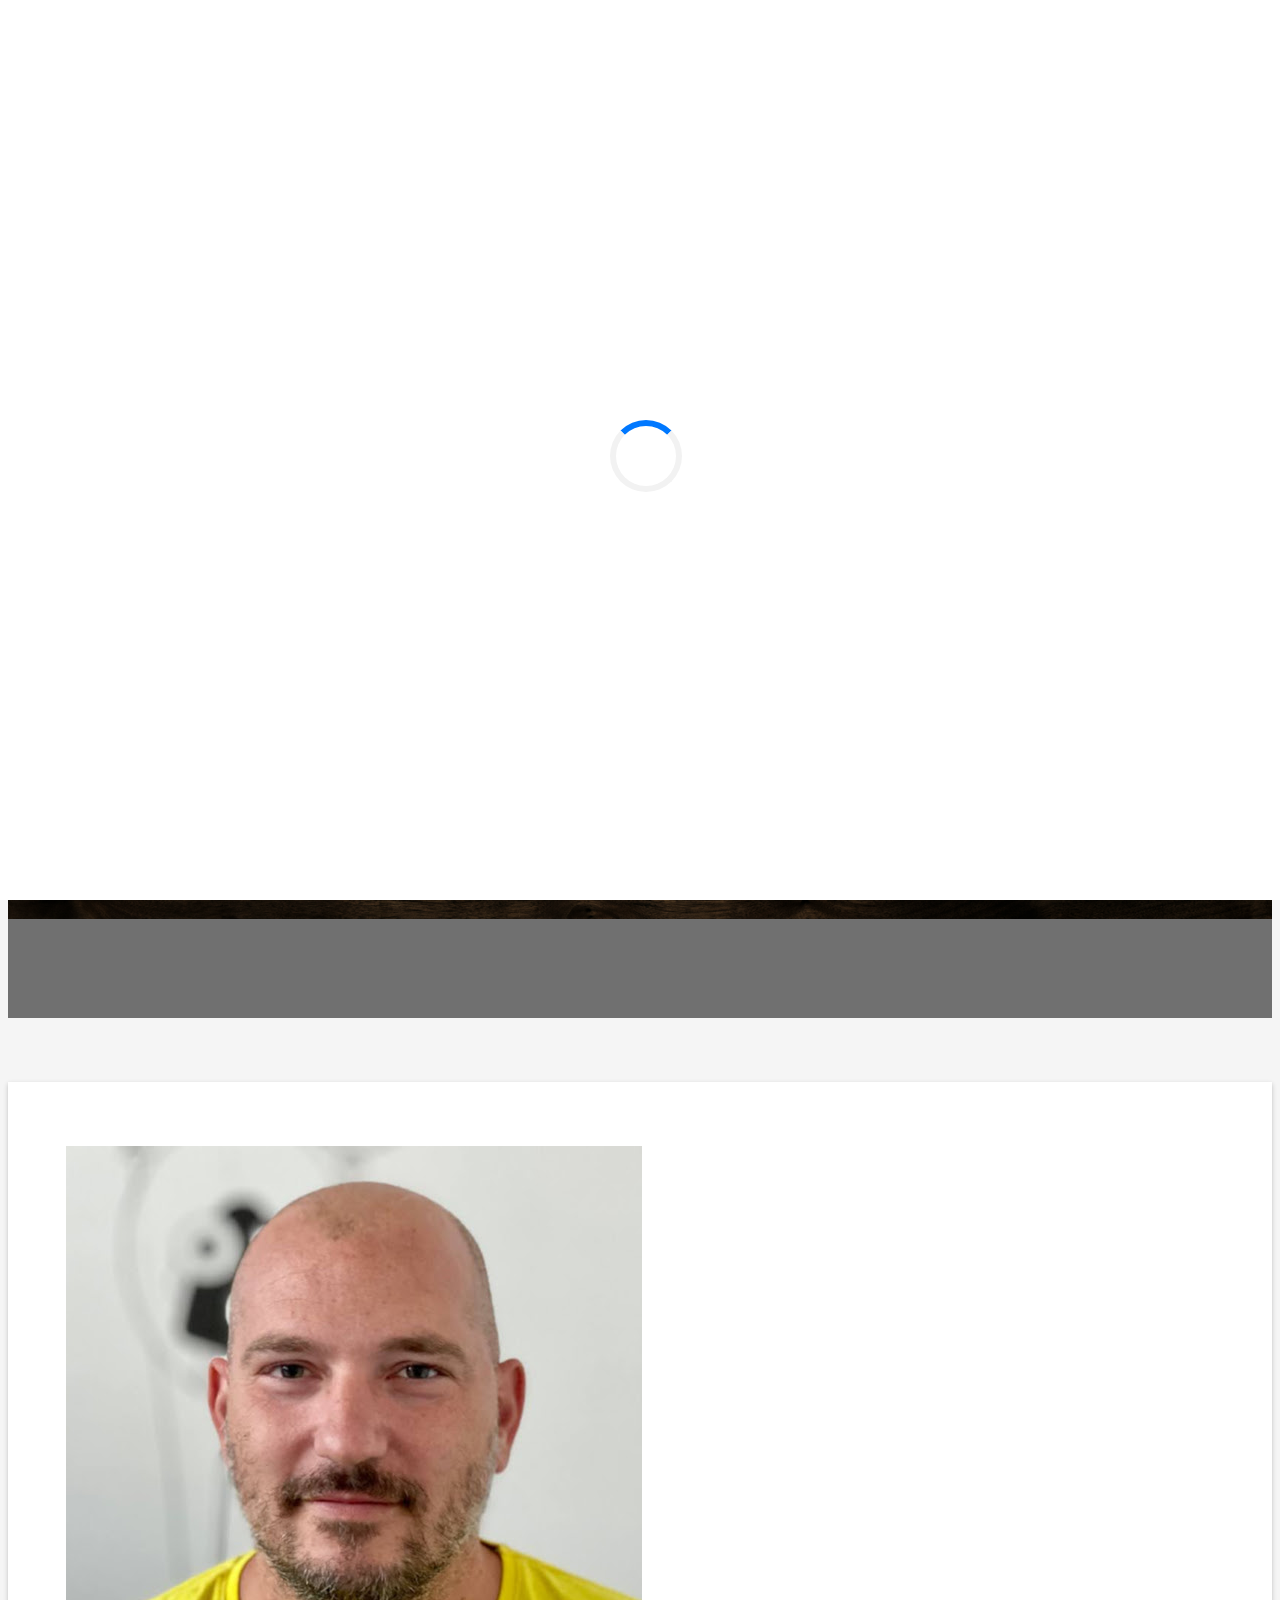
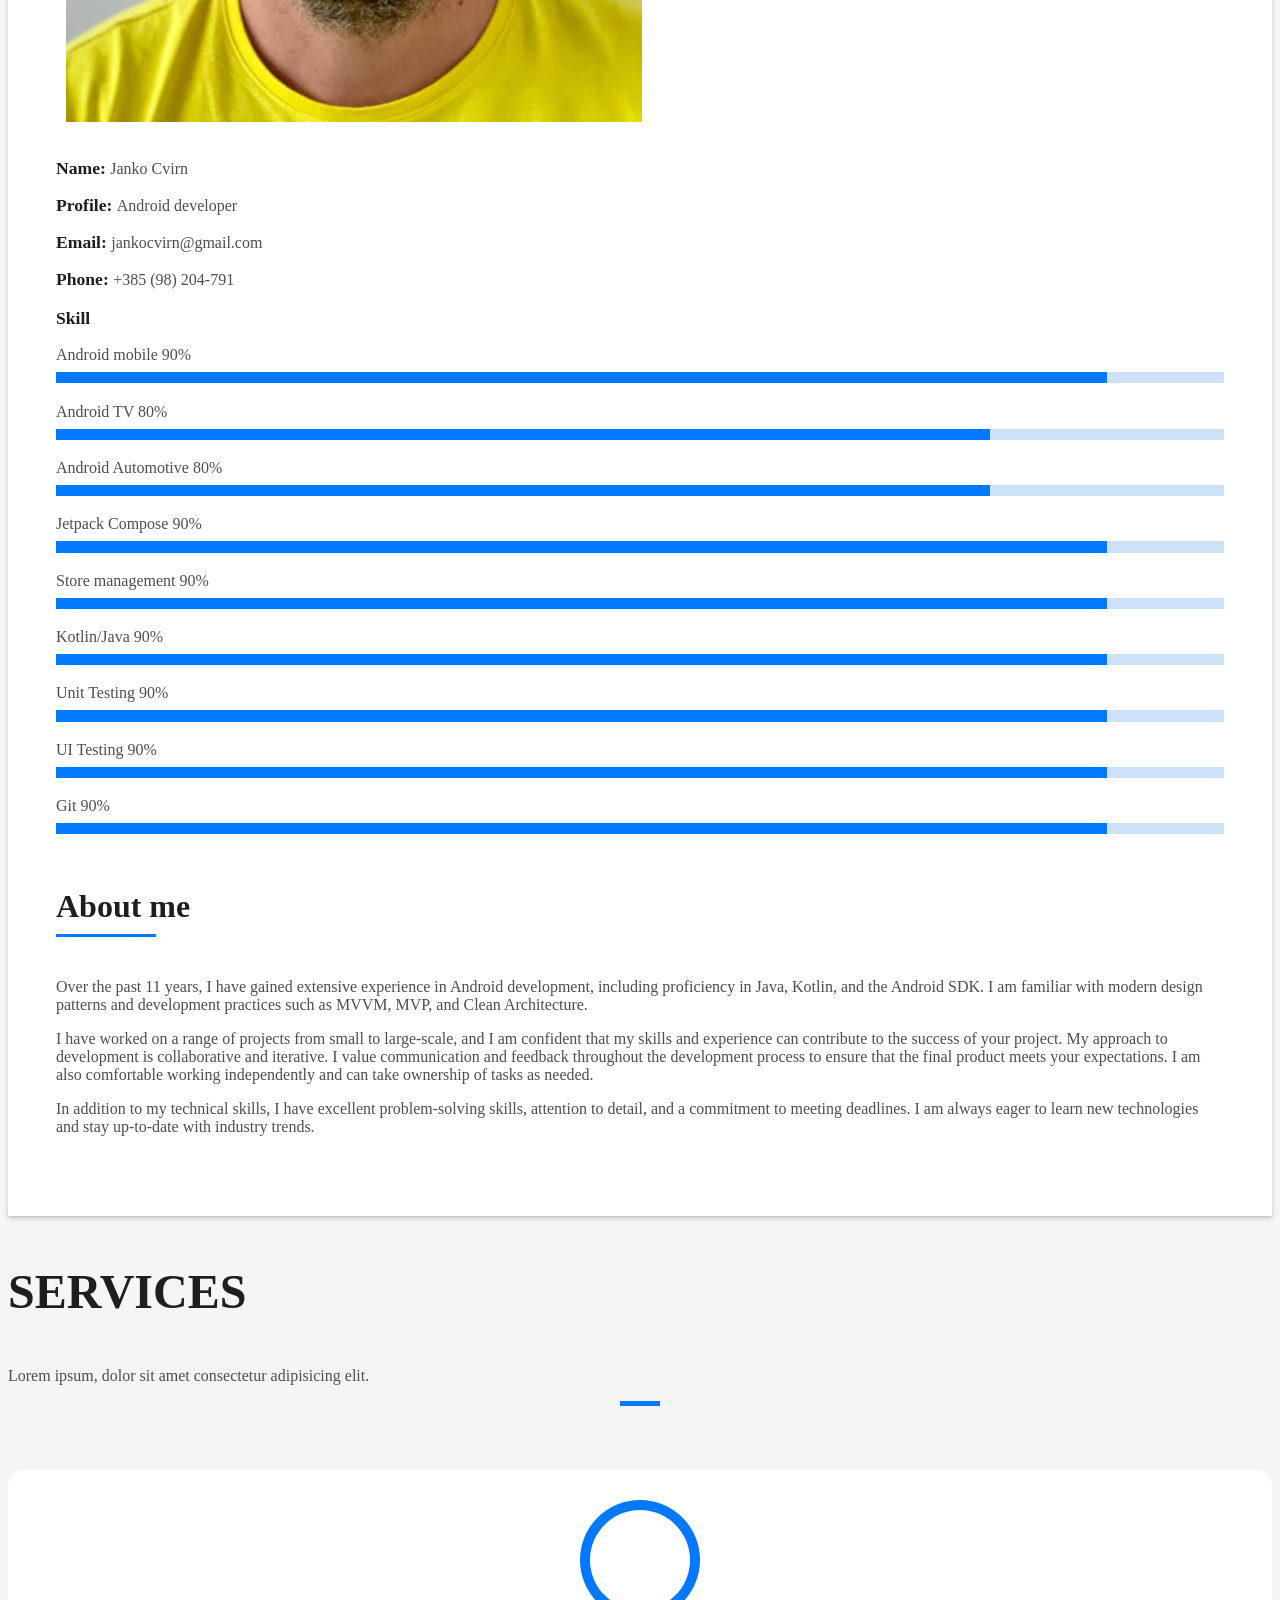
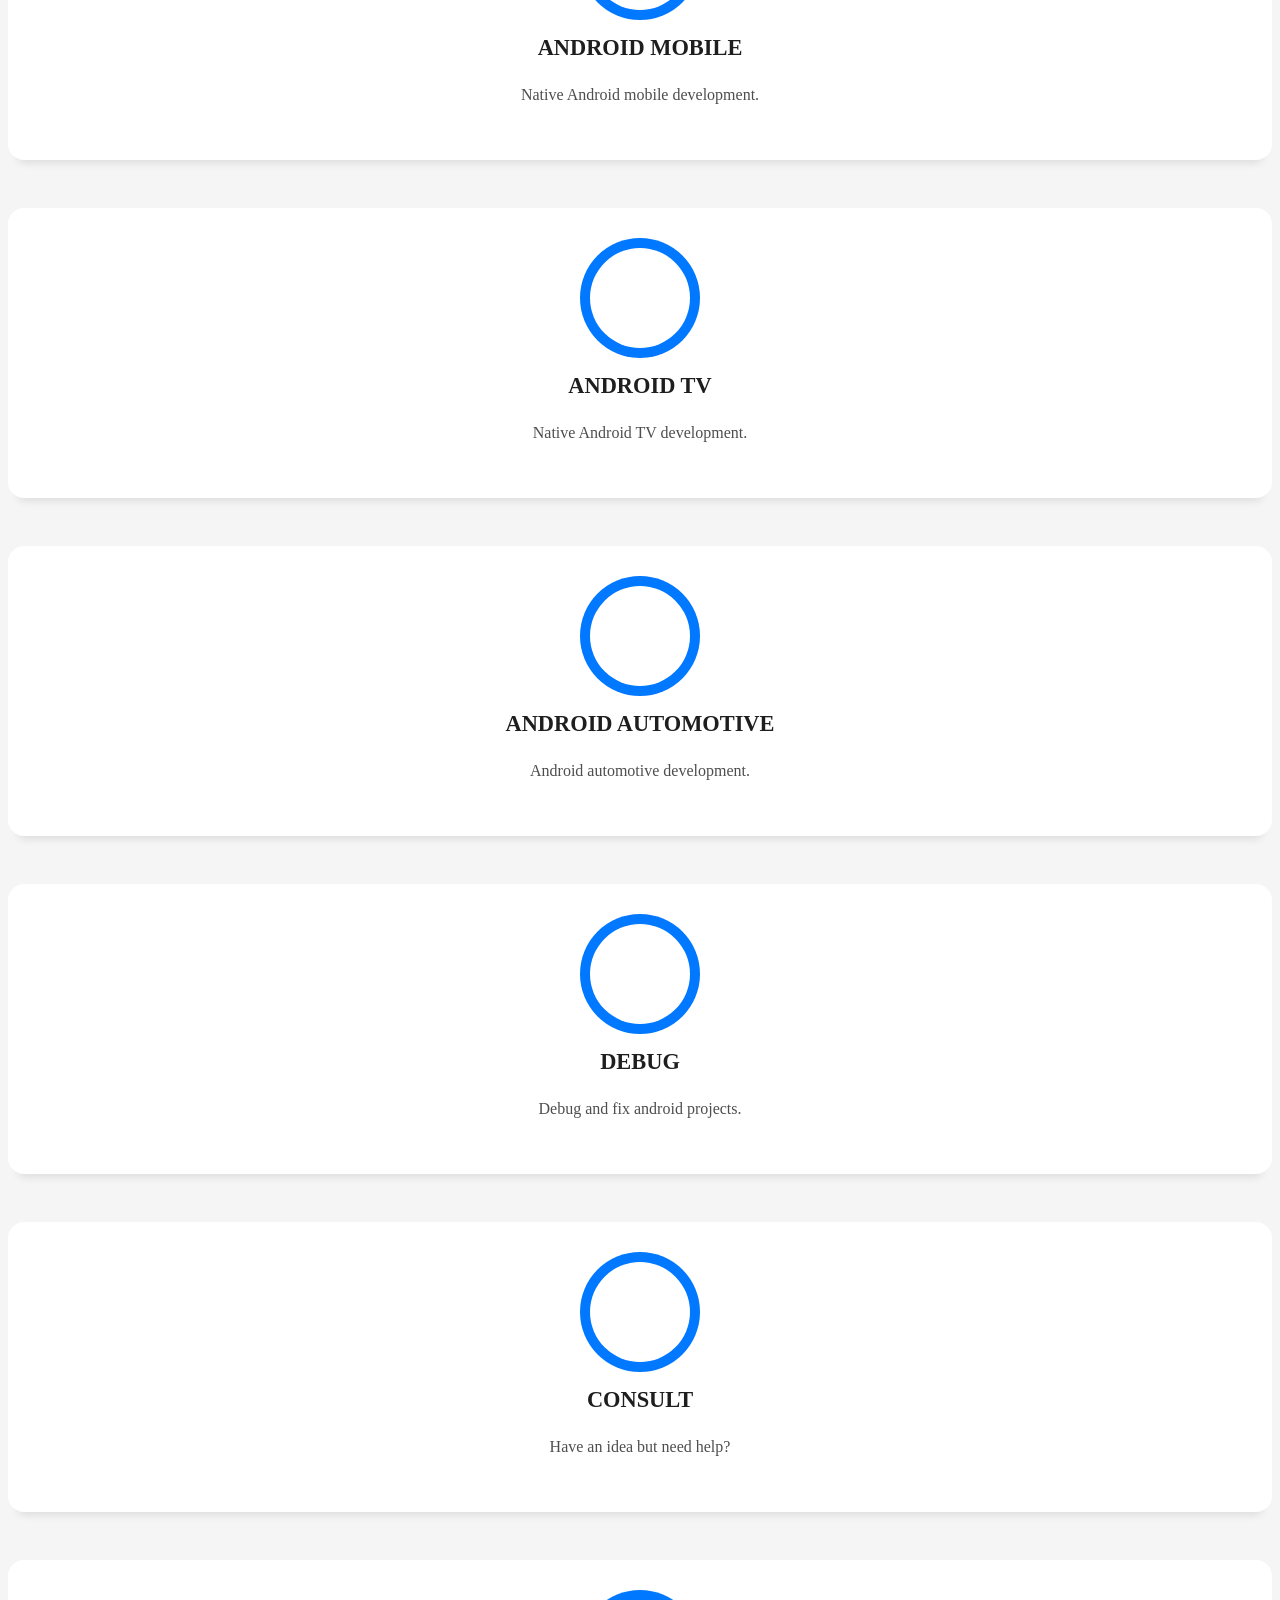
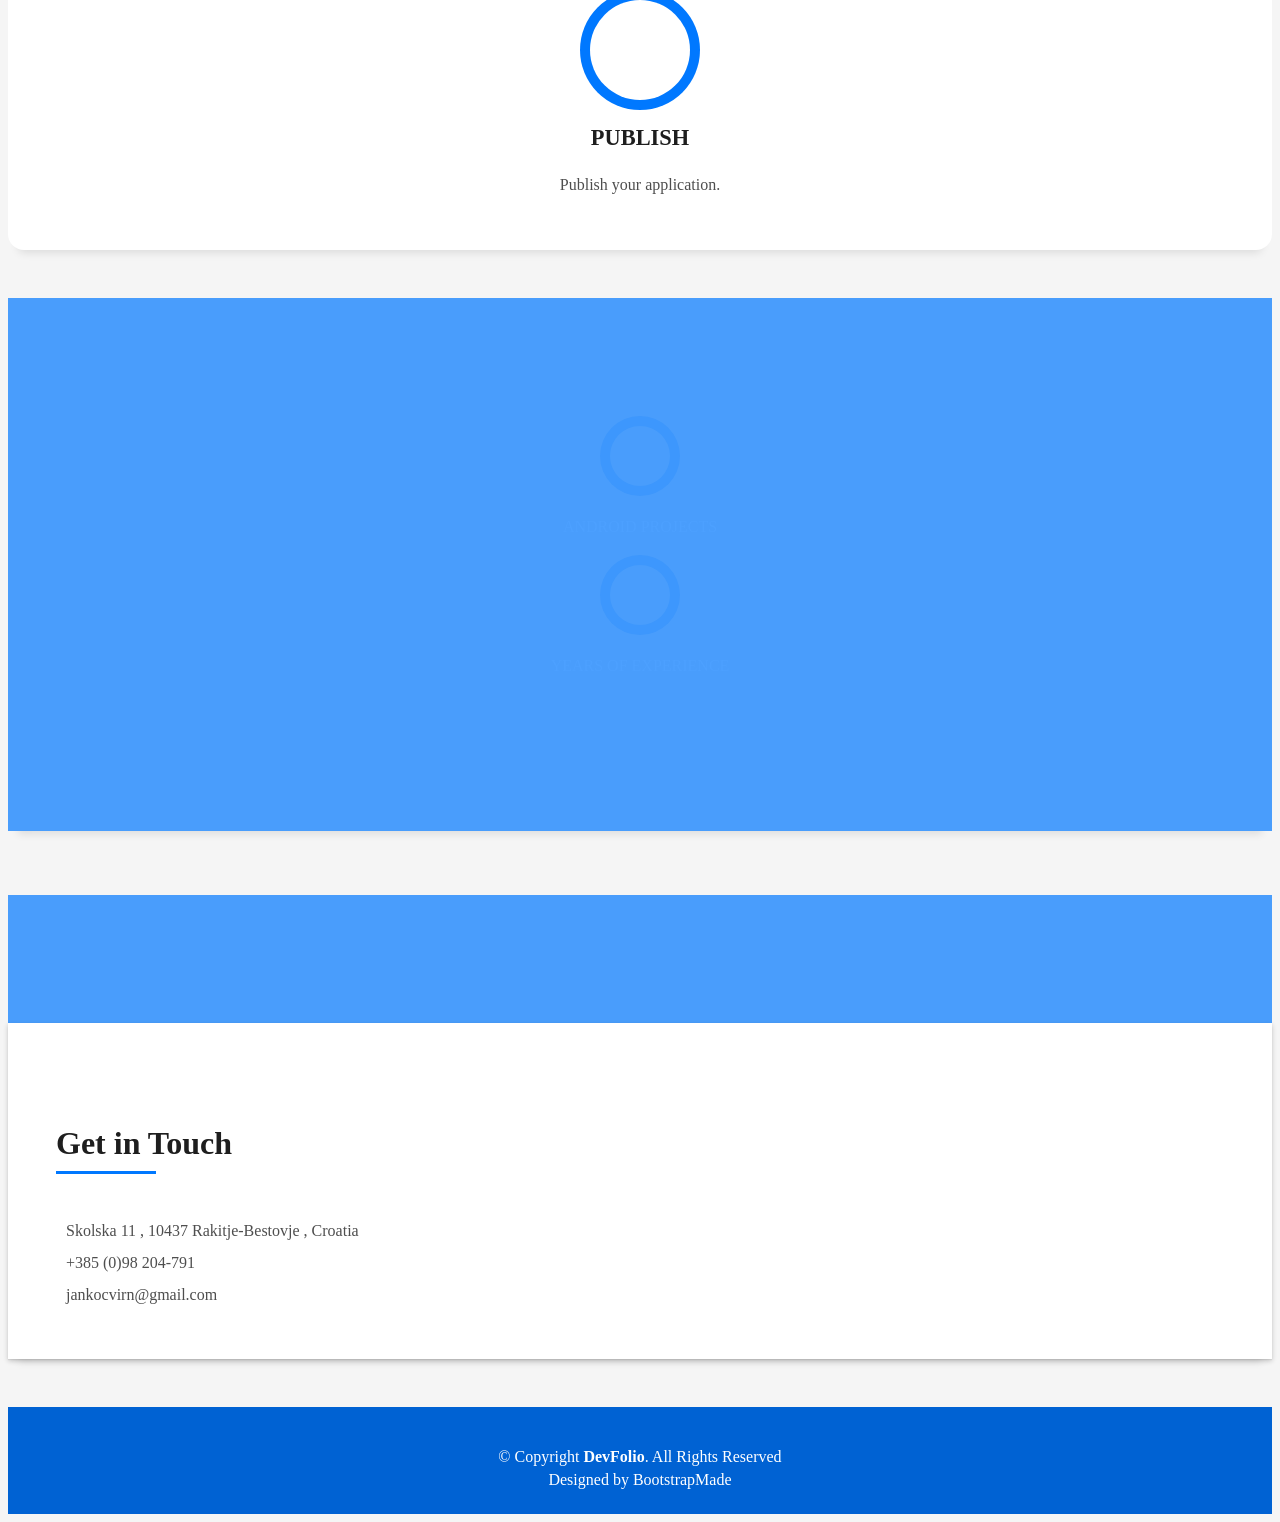
==== index.html @ 639fe1f1 "- first commit" ====
<!DOCTYPE html>
<html lang="en">

<head>
    <meta charset="utf-8">
    <meta content="width=device-width, initial-scale=1.0" name="viewport">

    <title>DevFolio Bootstrap Portfolio Template - Index</title>
    <meta content="" name="description">
    <meta content="" name="keywords">

    <!-- Favicons -->
    <link href="assets/img/favicon.png" rel="icon">
    <link href="assets/img/apple-touch-icon.png" rel="apple-touch-icon">

    <!-- Vendor CSS Files -->
    <link href="assets/vendor/bootstrap/css/bootstrap.min.css" rel="stylesheet">
    <link href="assets/vendor/bootstrap-icons/bootstrap-icons.css" rel="stylesheet">
    <link href="assets/vendor/glightbox/css/glightbox.min.css" rel="stylesheet">
    <link href="assets/vendor/swiper/swiper-bundle.min.css" rel="stylesheet">

    <!-- Template Main CSS File -->
    <link href="assets/css/style.css" rel="stylesheet">

    <!-- =======================================================
    * Template Name: DevFolio
    * Updated: Nov 17 2023 with Bootstrap v5.3.2
    * Template URL: https://bootstrapmade.com/devfolio-bootstrap-portfolio-html-template/
    * Author: BootstrapMade.com
    * License: https://bootstrapmade.com/license/
    ======================================================== -->
</head>

<body>

<!-- ======= Header ======= -->
<header id="header" class="fixed-top">
    <div class="container d-flex align-items-center justify-content-between">

        <h1 class="logo"><a href="index.html">Janko Cvirn</a></h1>
        <!-- Uncomment below if you prefer to use an image logo -->
        <!-- <a href="index.html" class="logo"><img src="assets/img/logo.png" alt="" class="img-fluid"></a>-->

        <nav id="navbar" class="navbar">
            <ul>
                <li><a class="nav-link scrollto active" href="#hero">Home</a></li>
                <li><a class="nav-link scrollto" href="#about">About</a></li>
                <li><a class="nav-link scrollto" href="#services">Services</a></li>
                <li><a class="nav-link scrollto" href="#contact">Contact</a></li>
            </ul>
            <i class="bi bi-list mobile-nav-toggle"></i>
        </nav><!-- .navbar -->

    </div>
</header><!-- End Header -->

<!-- ======= Hero Section ======= -->
<div id="hero" class="hero route bg-image" style="background-image: url(assets/img/hero-bg.jpg)">
    <div class="overlay-itro"></div>
    <div class="hero-content display-table">
        <div class="table-cell">
            <div class="container">
                <!--<p class="display-6 color-d">Hello, world!</p>-->
                <h1 class="hero-title mb-4">I am Janko Cvirn</h1>
                <p class="hero-subtitle"><span class="typed"
                                               data-typed-items="Android Developer, Freelancer, Consultant"></span></p>
                <!-- <p class="pt-3"><a class="btn btn-primary btn js-scroll px-4" href="#about" role="button">Learn More</a></p> -->
            </div>
        </div>
    </div>
</div><!-- End Hero Section -->

<main id="main">

    <!-- ======= About Section ======= -->
    <section id="about" class="about-mf sect-pt4 route">
        <div class="container">
            <div class="row">
                <div class="col-sm-12">
                    <div class="box-shadow-full">
                        <div class="row">
                            <div class="col-md-6">
                                <div class="row">
                                    <div class="col-sm-6 col-md-5">
                                        <div class="about-img">
                                            <img src="assets/img/me.jpeg" class="img-fluid rounded b-shadow-a" alt="">
                                        </div>
                                    </div>
                                    <div class="col-sm-6 col-md-7">
                                        <div class="about-info">
                                            <p><span class="title-s">Name: </span> <span>Janko Cvirn</span></p>
                                            <p><span class="title-s">Profile: </span> <span>Android developer</span></p>
                                            <p><span class="title-s">Email: </span> <span>jankocvirn@gmail.com</span>
                                            </p>
                                            <p><span class="title-s">Phone: </span> <span>+385 (98) 204-791</span></p>
                                        </div>
                                    </div>
                                </div>
                                <div class="skill-mf">
                                    <p class="title-s">Skill</p>
                                    <span>Android mobile</span> <span class="pull-right">90%</span>
                                    <div class="progress">
                                        <div class="progress-bar" role="progressbar" style="width: 90%;"
                                             aria-valuenow="85" aria-valuemin="0" aria-valuemax="100"></div>
                                    </div>
                                    <span>Android TV</span> <span class="pull-right">80%</span>
                                    <div class="progress">
                                        <div class="progress-bar" role="progressbar" style="width: 80%"
                                             aria-valuenow="80" aria-valuemin="0" aria-valuemax="100"></div>
                                    </div>
                                    <span>Android Automotive</span> <span class="pull-right">80%</span>
                                    <div class="progress">
                                        <div class="progress-bar" role="progressbar" style="width: 80%"
                                             aria-valuenow="80" aria-valuemin="0" aria-valuemax="100"></div>
                                    </div>
                                    <span>Jetpack Compose</span> <span class="pull-right">90%</span>
                                    <div class="progress">
                                        <div class="progress-bar" role="progressbar" style="width: 90%"
                                             aria-valuenow="90" aria-valuemin="0" aria-valuemax="100"></div>
                                    </div>
                                    <span>Store management</span> <span class="pull-right">90%</span>
                                    <div class="progress">
                                        <div class="progress-bar" role="progressbar" style="width: 90%"
                                             aria-valuenow="90" aria-valuemin="0" aria-valuemax="100"></div>
                                    </div>
                                    <span>Kotlin/Java</span> <span class="pull-right">90%</span>
                                    <div class="progress">
                                        <div class="progress-bar" role="progressbar" style="width: 90%"
                                             aria-valuenow="90" aria-valuemin="0" aria-valuemax="100"></div>
                                    </div>
                                    <span>Unit Testing</span> <span class="pull-right">90%</span>
                                    <div class="progress">
                                        <div class="progress-bar" role="progressbar" style="width: 90%"
                                             aria-valuenow="90" aria-valuemin="0" aria-valuemax="100"></div>
                                    </div>
                                    <span>UI Testing</span> <span class="pull-right">90%</span>
                                    <div class="progress">
                                        <div class="progress-bar" role="progressbar" style="width: 90%"
                                             aria-valuenow="90" aria-valuemin="0" aria-valuemax="100"></div>
                                    </div>
                                    <span>Git</span> <span class="pull-right">90%</span>
                                    <div class="progress">
                                        <div class="progress-bar" role="progressbar" style="width: 90%"
                                             aria-valuenow="90" aria-valuemin="0" aria-valuemax="100"></div>
                                    </div>
                                </div>
                            </div>
                            <div class="col-md-6">
                                <div class="about-me pt-4 pt-md-0">
                                    <div class="title-box-2">
                                        <h5 class="title-left">
                                            About me
                                        </h5>
                                    </div>
                                    <p class="lead">
                                        Over the past 11 years, I have gained extensive experience in Android
                                        development, including proficiency in Java, Kotlin, and the Android SDK.
                                        I am familiar with modern design patterns and development practices such as
                                        MVVM, MVP, and Clean Architecture.
                                    </p>
                                    <p class="lead">
                                        I have worked on a range of projects from small to large-scale, and I am
                                        confident that my skills and experience can contribute to
                                        the success of your project.
                                        My approach to development is collaborative and iterative. I value
                                        communication and feedback throughout the development process to ensure
                                        that the final product meets your expectations. I am also comfortable working
                                        independently and can take ownership of tasks as needed.
                                    </p>
                                    <p class="lead">
                                        In addition to my technical skills, I have excellent problem-solving
                                        skills, attention to detail, and a commitment to meeting deadlines.
                                        I am always eager to learn new technologies and stay up-to-date with industry
                                        trends.
                                    </p>
                                </div>
                            </div>
                        </div>
                    </div>
                </div>
            </div>
        </div>
    </section><!-- End About Section -->

    <!-- ======= Services Section ======= -->
    <section id="services" class="services-mf pt-5 route">
        <div class="container">
            <div class="row">
                <div class="col-sm-12">
                    <div class="title-box text-center">
                        <h3 class="title-a">
                            Services
                        </h3>
                        <p class="subtitle-a">
                            Lorem ipsum, dolor sit amet consectetur adipisicing elit.
                        </p>
                        <div class="line-mf"></div>
                    </div>
                </div>
            </div>
            <div class="row">
                <div class="col-md-4">
                    <div class="service-box">
                        <div class="service-ico">
                            <span class="ico-circle"><i class="bi bi-phone"></i></span>
                        </div>
                        <div class="service-content">
                            <h2 class="s-title">Android Mobile</h2>
                            <p class="s-description text-center">
                                Native Android mobile development.
                            </p>
                        </div>
                    </div>
                </div>
                <div class="col-md-4">
                    <div class="service-box">
                        <div class="service-ico">
                            <span class="ico-circle"><i class="bi bi-tv"></i></span>
                        </div>
                        <div class="service-content">
                            <h2 class="s-title">Android TV</h2>
                            <p class="s-description text-center">
                                Native Android TV development.
                            </p>
                        </div>
                    </div>
                </div>
                <div class="col-md-4">
                    <div class="service-box">
                        <div class="service-ico">
                            <span class="ico-circle"><i class="bi bi-car-front"></i></span>
                        </div>
                        <div class="service-content">
                            <h2 class="s-title">Android automotive</h2>
                            <p class="s-description text-center">
                                Android automotive development.
                            </p>
                        </div>
                    </div>
                </div>
                <div class="col-md-4">
                    <div class="service-box">
                        <div class="service-ico">
                            <span class="ico-circle"><i class="bi bi-binoculars"></i></span>
                        </div>
                        <div class="service-content">
                            <h2 class="s-title">Debug</h2>
                            <p class="s-description text-center">
                               Debug and fix android projects.
                            </p>
                        </div>
                    </div>
                </div>
                <div class="col-md-4">
                    <div class="service-box">
                        <div class="service-ico">
                            <span class="ico-circle"><i class="bi bi-brightness-high"></i></span>
                        </div>
                        <div class="service-content">
                            <h2 class="s-title">Consult</h2>
                            <p class="s-description text-center">
                                Have an idea but need help?
                            </p>
                        </div>
                    </div>
                </div>
                <div class="col-md-4">
                    <div class="service-box">
                        <div class="service-ico">
                            <span class="ico-circle"><i class="bi bi-cash-coin"></i></span>
                        </div>
                        <div class="service-content">
                            <h2 class="s-title">Publish</h2>
                            <p class="s-description text-center">
                                Publish your application.
                            </p>
                        </div>
                    </div>
                </div>
            </div>
        </div>
    </section><!-- End Services Section -->

    <!-- ======= Counter Section ======= -->
    <div class="section-counter paralax-mf bg-image" style="background-image: url(assets/img/counters-bg.jpg)">
        <div class="overlay-mf"></div>
        <div class="container position-relative">
            <div class="row">
                <div class="col-sm-6 col-lg-6">
                    <div class="counter-box counter-box pt-4 pt-md-0">
                        <div class="counter-ico">
                            <span class="ico-circle"><i class="bi bi-check"></i></span>
                        </div>
                        <div class="counter-num">
                            <p data-purecounter-start="0" data-purecounter-end="20" data-purecounter-duration="1"
                               class="counter purecounter"></p>
                            <span class="counter-text">ANDROID PROJECTS</span>
                        </div>
                    </div>
                </div>
                <div class="col-sm-6 col-lg-6">
                    <div class="counter-box pt-4 pt-md-0">
                        <div class="counter-ico">
                            <span class="ico-circle"><i class="bi bi-journal-richtext"></i></span>
                        </div>
                        <div class="counter-num">
                            <p data-purecounter-start="0" data-purecounter-end="11" data-purecounter-duration="1"
                               class="counter purecounter"></p>
                            <span class="counter-text">YEARS OF EXPERIENCE</span>
                        </div>
                    </div>
                </div>
            </div>
        </div>
    </div><!-- End Counter Section -->

    <!-- ======= Contact Section ======= -->
    <section id="contact" class="paralax-mf footer-paralax bg-image sect-mt4 route"
             style="background-image: url(assets/img/overlay-bg.jpg)">
        <div class="overlay-mf"></div>
        <div class="container">
            <div class="row">
                <div class="col-sm-12">
                    <div class="contact-mf">
                        <div id="contact" class="box-shadow-full">
                            <div class="row">
                                <div class="col-md-6">
                                    <div class="title-box-2 pt-4 pt-md-0">
                                        <h5 class="title-left">
                                            Get in Touch
                                        </h5>
                                    </div>
                                    <div class="more-info">
                                        <p class="lead">
                                        </p>
                                        <ul class="list-ico">
                                            <li><span class="bi bi-geo-alt"></span> Skolska 11 , 10437 Rakitje-Bestovje , Croatia
                                            </li>
                                            <li><span class="bi bi-phone"></span>+385 (0)98 204-791</li>
                                            <li><span class="bi bi-envelope"></span> jankocvirn@gmail.com</li>
                                        </ul>
                                    </div>
                                </div>
                            </div>
                        </div>
                    </div>
                </div>
            </div>
        </div>
    </section><!-- End Contact Section -->

</main><!-- End #main -->

<!-- ======= Footer ======= -->
<footer>
    <div class="container">
        <div class="row">
            <div class="col-sm-12">
                <div class="copyright-box">
                    <p class="copyright">&copy; Copyright <strong>DevFolio</strong>. All Rights Reserved</p>
                    <div class="credits">
                        <!--
                        All the links in the footer should remain intact.
                        You can delete the links only if you purchased the pro version.
                        Licensing information: https://bootstrapmade.com/license/
                        Purchase the pro version with working PHP/AJAX contact form: https://bootstrapmade.com/buy/?theme=DevFolio
                      -->
                        Designed by <a href="https://bootstrapmade.com/">BootstrapMade</a>
                    </div>
                </div>
            </div>
        </div>
    </div>
</footer><!-- End  Footer -->

<div id="preloader"></div>
<a href="#" class="back-to-top d-flex align-items-center justify-content-center"><i
        class="bi bi-arrow-up-short"></i></a>

<!-- Vendor JS Files -->
<script src="assets/vendor/purecounter/purecounter_vanilla.js"></script>
<script src="assets/vendor/bootstrap/js/bootstrap.bundle.min.js"></script>
<script src="assets/vendor/glightbox/js/glightbox.min.js"></script>
<script src="assets/vendor/swiper/swiper-bundle.min.js"></script>
<script src="assets/vendor/typed.js/typed.umd.js"></script>
<script src="assets/vendor/php-email-form/validate.js"></script>

<!-- Template Main JS File -->
<script src="assets/js/main.js"></script>

</body>

</html>
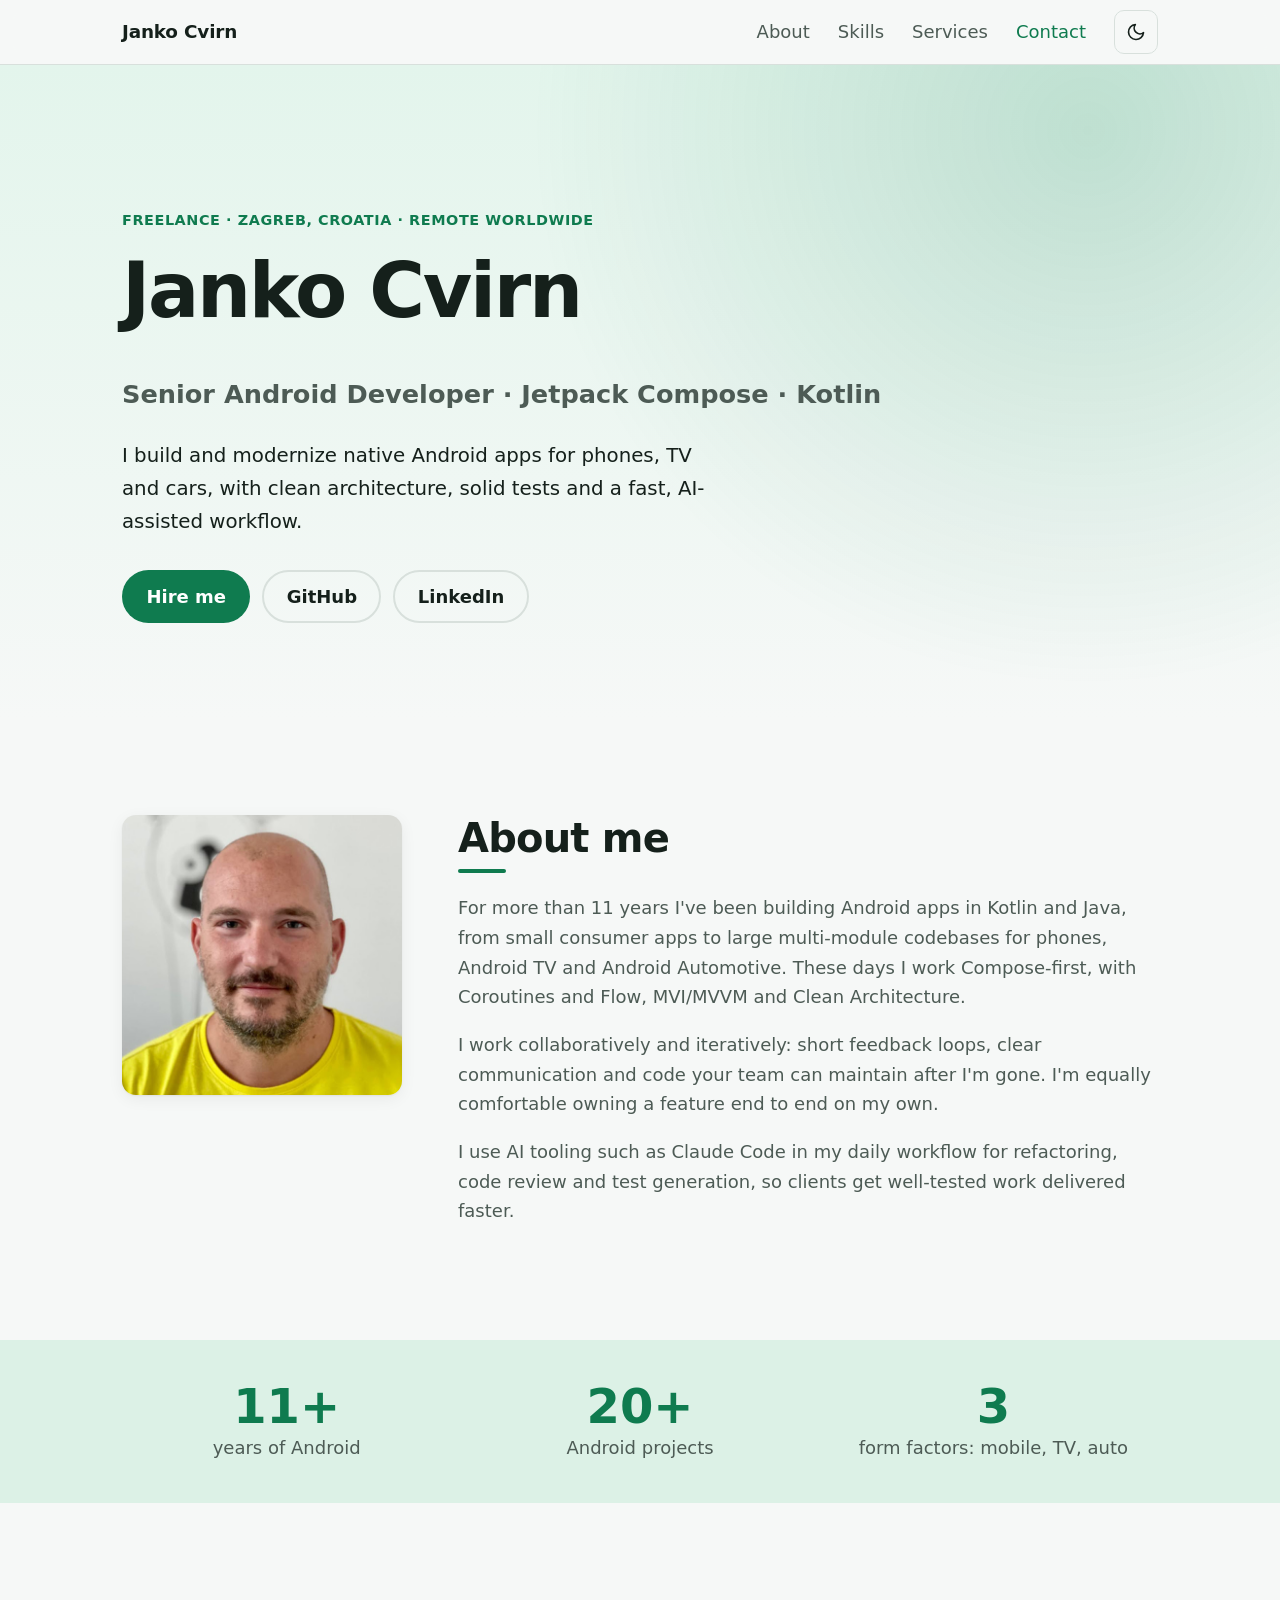
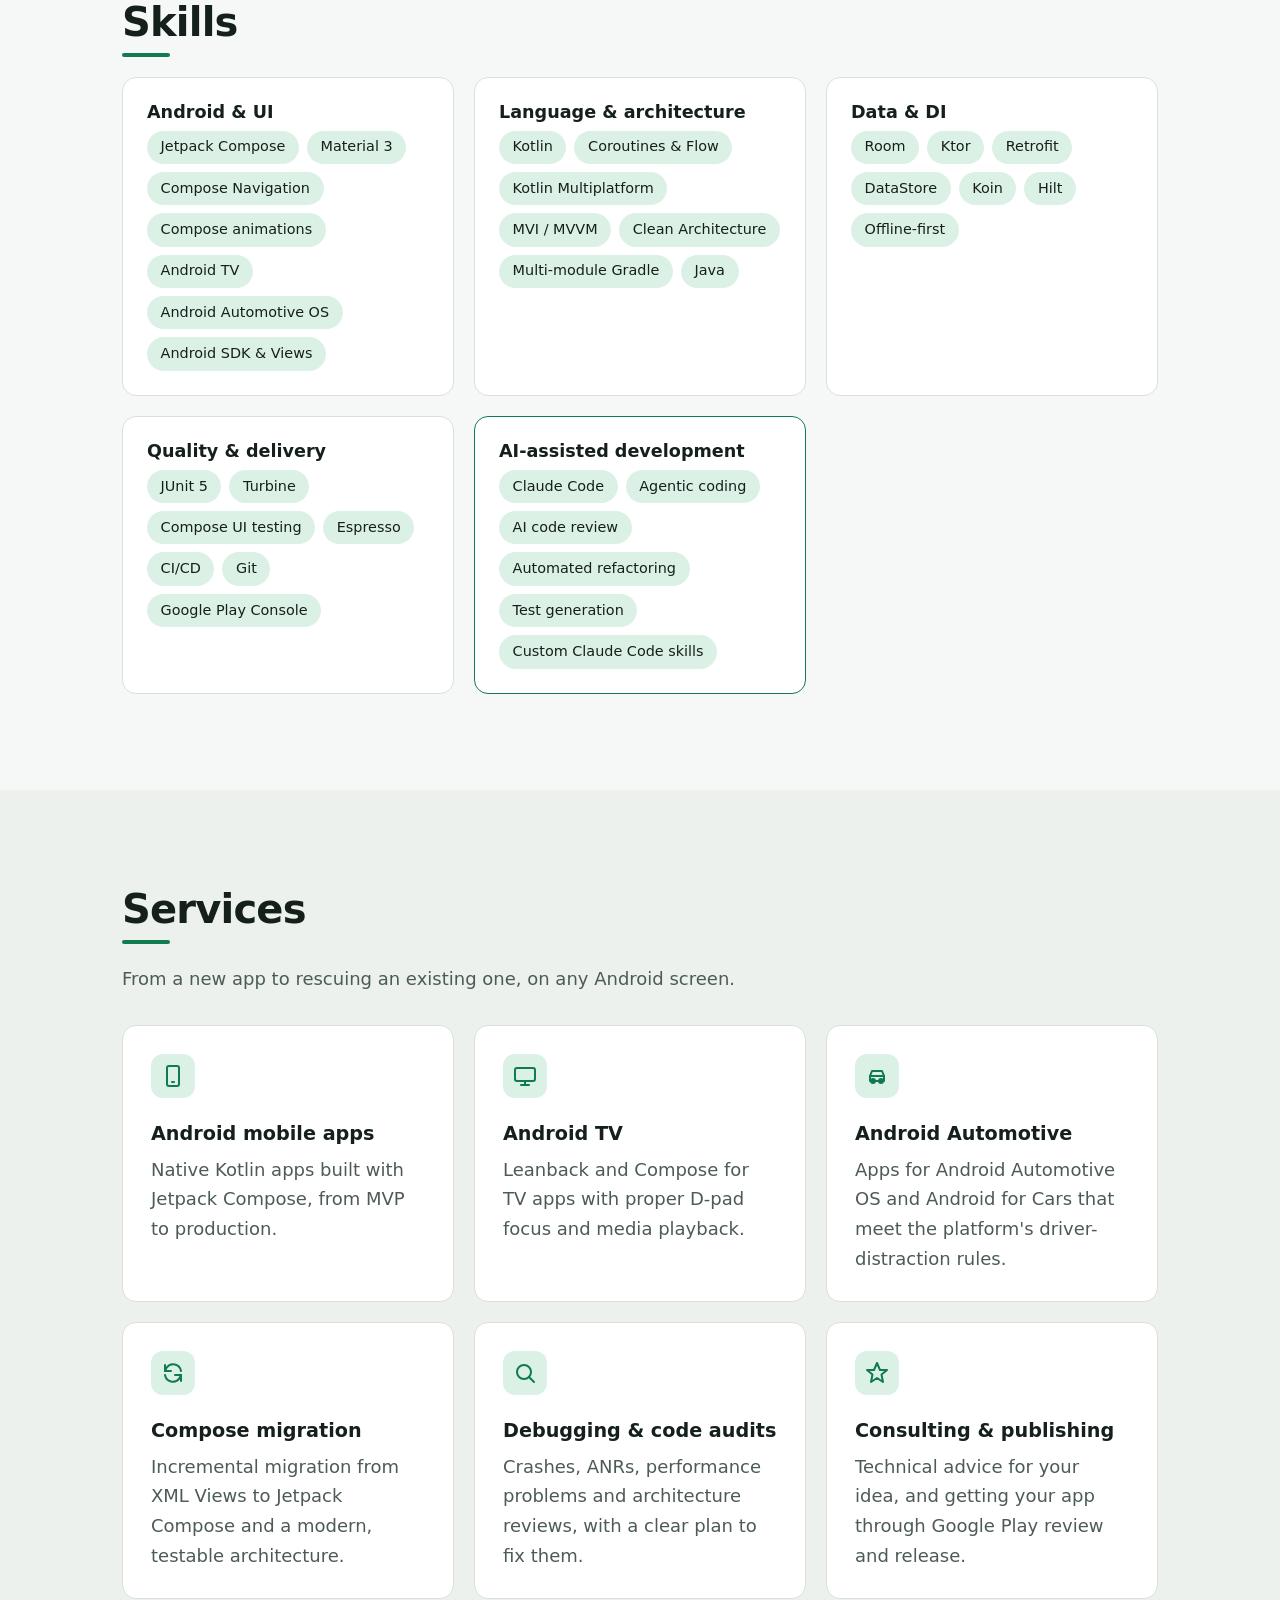
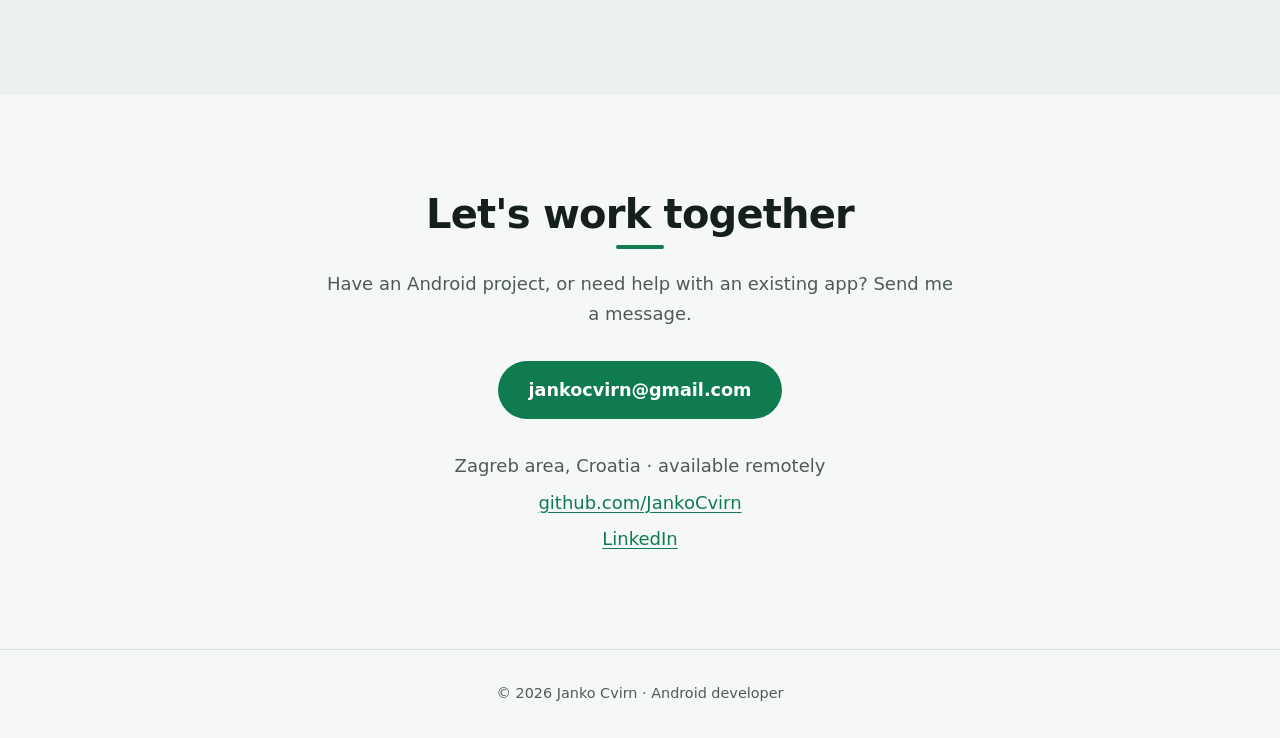
==== commit 53ee7f72: "Rebuild portfolio as a dependency-free, SEO-ready single page Replace the DevFolio template with han" ====
--- a/index.html
+++ b/index.html
@@ -1,393 +1,300 @@
 <!DOCTYPE html>
 <html lang="en">
-
 <head>
     <meta charset="utf-8">
-    <meta content="width=device-width, initial-scale=1.0" name="viewport">
-
-    <title>DevFolio Bootstrap Portfolio Template - Index</title>
-    <meta content="" name="description">
-    <meta content="" name="keywords">
-
-    <!-- Favicons -->
-    <link href="assets/img/favicon.png" rel="icon">
-    <link href="assets/img/apple-touch-icon.png" rel="apple-touch-icon">
-
-    <!-- Vendor CSS Files -->
-    <link href="assets/vendor/bootstrap/css/bootstrap.min.css" rel="stylesheet">
-    <link href="assets/vendor/bootstrap-icons/bootstrap-icons.css" rel="stylesheet">
-    <link href="assets/vendor/glightbox/css/glightbox.min.css" rel="stylesheet">
-    <link href="assets/vendor/swiper/swiper-bundle.min.css" rel="stylesheet">
-
-    <!-- Template Main CSS File -->
-    <link href="assets/css/style.css" rel="stylesheet">
-
-    <!-- =======================================================
-    * Template Name: DevFolio
-    * Updated: Nov 17 2023 with Bootstrap v5.3.2
-    * Template URL: https://bootstrapmade.com/devfolio-bootstrap-portfolio-html-template/
-    * Author: BootstrapMade.com
-    * License: https://bootstrapmade.com/license/
-    ======================================================== -->
+    <meta name="viewport" content="width=device-width, initial-scale=1">
+
+    <title>Janko Cvirn – Senior Android Developer | Jetpack Compose &amp; Kotlin Freelancer</title>
+    <meta name="description" content="Janko Cvirn is a freelance senior Android developer in Zagreb, Croatia: Jetpack Compose, Kotlin, Android TV and Automotive apps, Compose migrations and AI-assisted development.">
+    <meta name="author" content="Janko Cvirn">
+    <link rel="canonical" href="https://jankocvirn.github.io/">
+    <!-- TODO: paste the Google Search Console / Bing verification meta tags here -->
+
+    <meta name="theme-color" content="#f6f8f7" media="(prefers-color-scheme: light)">
+    <meta name="theme-color" content="#0e1412" media="(prefers-color-scheme: dark)">
+    <meta name="color-scheme" content="light dark">
+
+    <!-- Open Graph / social previews -->
+    <meta property="og:type" content="profile">
+    <meta property="og:site_name" content="Janko Cvirn">
+    <meta property="og:title" content="Janko Cvirn – Senior Android Developer">
+    <meta property="og:description" content="Freelance Android developer: Jetpack Compose, Kotlin, Android TV &amp; Automotive, Compose migrations and AI-assisted development.">
+    <meta property="og:url" content="https://jankocvirn.github.io/">
+    <meta property="og:image" content="https://jankocvirn.github.io/assets/img/me.jpeg">
+    <meta property="og:image:alt" content="Portrait of Janko Cvirn">
+    <meta property="profile:first_name" content="Janko">
+    <meta property="profile:last_name" content="Cvirn">
+    <meta name="twitter:card" content="summary">
+
+    <link rel="icon" href="assets/img/favicon.png">
+    <link rel="apple-touch-icon" href="assets/img/apple-touch-icon.png">
+    <link rel="stylesheet" href="assets/css/style.css">
+
+    <!-- Apply the saved theme before first paint to avoid a flash -->
+    <script>
+        try {
+            const t = localStorage.getItem('theme');
+            if (t) document.documentElement.dataset.theme = t;
+        } catch (e) {}
+    </script>
+
+    <script type="application/ld+json">
+    {
+        "@context": "https://schema.org",
+        "@graph": [
+            {
+                "@type": "Person",
+                "@id": "https://jankocvirn.github.io/#person",
+                "name": "Janko Cvirn",
+                "jobTitle": "Senior Android Developer",
+                "url": "https://jankocvirn.github.io/",
+                "image": "https://jankocvirn.github.io/assets/img/me.jpeg",
+                "email": "mailto:jankocvirn@gmail.com",
+                "address": {
+                    "@type": "PostalAddress",
+                    "addressLocality": "Zagreb",
+                    "addressCountry": "HR"
+                },
+                "knowsAbout": [
+                    "Android development", "Jetpack Compose", "Kotlin", "Kotlin Coroutines", "Kotlin Flow",
+                    "Kotlin Multiplatform", "Material 3", "Android TV", "Android Automotive OS",
+                    "Clean Architecture", "MVVM", "MVI", "Room", "Ktor", "Retrofit", "Koin", "Hilt",
+                    "Unit testing", "UI testing", "Google Play Console", "Claude Code", "AI-assisted development"
+                ],
+                "sameAs": [
+                    "https://github.com/JankoCvirn",
+                    "https://www.linkedin.com/in/janko-cvirn-b8bb3b31/"
+                ]
+            },
+            {
+                "@type": "ProfessionalService",
+                "name": "Janko Cvirn – Android Development",
+                "url": "https://jankocvirn.github.io/",
+                "founder": { "@id": "https://jankocvirn.github.io/#person" },
+                "areaServed": "Worldwide",
+                "address": {
+                    "@type": "PostalAddress",
+                    "addressLocality": "Zagreb",
+                    "addressCountry": "HR"
+                },
+                "serviceType": [
+                    "Android app development", "Android TV app development", "Android Automotive app development",
+                    "Jetpack Compose migration", "Android debugging and code audits", "Android consulting",
+                    "Google Play publishing"
+                ]
+            }
+        ]
+    }
+    </script>
 </head>
 
 <body>
-
-<!-- ======= Header ======= -->
-<header id="header" class="fixed-top">
-    <div class="container d-flex align-items-center justify-content-between">
-
-        <h1 class="logo"><a href="index.html">Janko Cvirn</a></h1>
-        <!-- Uncomment below if you prefer to use an image logo -->
-        <!-- <a href="index.html" class="logo"><img src="assets/img/logo.png" alt="" class="img-fluid"></a>-->
-
-        <nav id="navbar" class="navbar">
-            <ul>
-                <li><a class="nav-link scrollto active" href="#hero">Home</a></li>
-                <li><a class="nav-link scrollto" href="#about">About</a></li>
-                <li><a class="nav-link scrollto" href="#services">Services</a></li>
-                <li><a class="nav-link scrollto" href="#contact">Contact</a></li>
+<a class="skip-link" href="#main">Skip to content</a>
+
+<header class="site-header">
+    <div class="container header-inner">
+        <a class="logo" href="#top">Janko Cvirn</a>
+
+        <nav class="site-nav" aria-label="Main">
+            <button class="nav-toggle" type="button" aria-expanded="false" aria-controls="nav-menu">
+                <span class="visually-hidden">Menu</span>
+                <svg aria-hidden="true" viewBox="0 0 24 24" width="24" height="24"><path d="M3 6h18M3 12h18M3 18h18"/></svg>
+            </button>
+            <ul id="nav-menu" class="nav-menu">
+                <li><a href="#about">About</a></li>
+                <li><a href="#skills">Skills</a></li>
+                <li><a href="#services">Services</a></li>
+                <li><a href="#contact">Contact</a></li>
             </ul>
-            <i class="bi bi-list mobile-nav-toggle"></i>
-        </nav><!-- .navbar -->
-
+        </nav>
+
+        <button class="theme-toggle" type="button" aria-label="Toggle dark mode">
+            <svg class="icon-moon" aria-hidden="true" viewBox="0 0 24 24" width="20" height="20"><path d="M21 12.8A9 9 0 1 1 11.2 3a7 7 0 0 0 9.8 9.8z"/></svg>
+            <svg class="icon-sun" aria-hidden="true" viewBox="0 0 24 24" width="20" height="20"><circle cx="12" cy="12" r="4"/><path d="M12 2v2M12 20v2M4.9 4.9l1.4 1.4M17.7 17.7l1.4 1.4M2 12h2M20 12h2M4.9 19.1l1.4-1.4M17.7 6.3l1.4-1.4"/></svg>
+        </button>
     </div>
-</header><!-- End Header -->
-
-<!-- ======= Hero Section ======= -->
-<div id="hero" class="hero route bg-image" style="background-image: url(assets/img/hero-bg.jpg)">
-    <div class="overlay-itro"></div>
-    <div class="hero-content display-table">
-        <div class="table-cell">
-            <div class="container">
-                <!--<p class="display-6 color-d">Hello, world!</p>-->
-                <h1 class="hero-title mb-4">I am Janko Cvirn</h1>
-                <p class="hero-subtitle"><span class="typed"
-                                               data-typed-items="Android Developer, Freelancer, Consultant"></span></p>
-                <!-- <p class="pt-3"><a class="btn btn-primary btn js-scroll px-4" href="#about" role="button">Learn More</a></p> -->
+</header>
+
+<main id="main">
+
+    <section id="top" class="hero">
+        <div class="container">
+            <p class="eyebrow">Freelance · Zagreb, Croatia · Remote worldwide</p>
+            <h1>Janko Cvirn</h1>
+            <p class="hero-subtitle">Senior Android Developer · Jetpack Compose · Kotlin</p>
+            <p class="hero-lead">
+                I build and modernize native Android apps for phones, TV and cars, with clean architecture,
+                solid tests and a fast, AI-assisted workflow.
+            </p>
+            <div class="hero-actions">
+                <a class="btn btn-primary" href="mailto:jankocvirn@gmail.com?subject=Android%20project%20inquiry">Hire me</a>
+                <a class="btn btn-ghost" href="https://github.com/JankoCvirn" rel="me noopener">GitHub</a>
+                <a class="btn btn-ghost" href="https://www.linkedin.com/in/janko-cvirn-b8bb3b31/" rel="me noopener">LinkedIn</a>
             </div>
         </div>
+    </section>
+
+    <section id="about" class="section" aria-labelledby="about-title">
+        <div class="container about">
+            <picture class="about-photo">
+                <img src="assets/img/me.jpeg" width="576" height="576" alt="Janko Cvirn, Android developer" loading="eager" decoding="async">
+            </picture>
+            <div>
+                <h2 id="about-title" class="section-title">About me</h2>
+                <p>
+                    For more than 11 years I've been building Android apps in Kotlin and Java, from small
+                    consumer apps to large multi-module codebases for phones, Android TV and Android
+                    Automotive. These days I work Compose-first, with Coroutines and Flow, MVI/MVVM and Clean
+                    Architecture.
+                </p>
+                <p>
+                    I work collaboratively and iteratively: short feedback loops, clear communication and code
+                    your team can maintain after I'm gone. I'm equally comfortable owning a feature end to end
+                    on my own.
+                </p>
+                <p>
+                    I use AI tooling such as Claude Code in my daily workflow for refactoring, code review and
+                    test generation, so clients get well-tested work delivered faster.
+                </p>
+            </div>
+        </div>
+    </section>
+
+    <section class="stats" aria-label="Experience at a glance">
+        <div class="container stats-grid">
+            <div class="stat"><span class="stat-num">11+</span><span class="stat-label">years of Android</span></div>
+            <div class="stat"><span class="stat-num">20+</span><span class="stat-label">Android projects</span></div>
+            <div class="stat"><span class="stat-num">3</span><span class="stat-label">form factors: mobile, TV, auto</span></div>
+        </div>
+    </section>
+
+    <section id="skills" class="section" aria-labelledby="skills-title">
+        <div class="container">
+            <h2 id="skills-title" class="section-title">Skills</h2>
+            <div class="skills-grid">
+                <div class="skill-group">
+                    <h3>Android &amp; UI</h3>
+                    <ul class="chips">
+                        <li>Jetpack Compose</li>
+                        <li>Material 3</li>
+                        <li>Compose Navigation</li>
+                        <li>Compose animations</li>
+                        <li>Android TV</li>
+                        <li>Android Automotive OS</li>
+                        <li>Android SDK &amp; Views</li>
+                    </ul>
+                </div>
+                <div class="skill-group">
+                    <h3>Language &amp; architecture</h3>
+                    <ul class="chips">
+                        <li>Kotlin</li>
+                        <li>Coroutines &amp; Flow</li>
+                        <li>Kotlin Multiplatform</li>
+                        <li>MVI / MVVM</li>
+                        <li>Clean Architecture</li>
+                        <li>Multi-module Gradle</li>
+                        <li>Java</li>
+                    </ul>
+                </div>
+                <div class="skill-group">
+                    <h3>Data &amp; DI</h3>
+                    <ul class="chips">
+                        <li>Room</li>
+                        <li>Ktor</li>
+                        <li>Retrofit</li>
+                        <li>DataStore</li>
+                        <li>Koin</li>
+                        <li>Hilt</li>
+                        <li>Offline-first</li>
+                    </ul>
+                </div>
+                <div class="skill-group">
+                    <h3>Quality &amp; delivery</h3>
+                    <ul class="chips">
+                        <li>JUnit 5</li>
+                        <li>Turbine</li>
+                        <li>Compose UI testing</li>
+                        <li>Espresso</li>
+                        <li>CI/CD</li>
+                        <li>Git</li>
+                        <li>Google Play Console</li>
+                    </ul>
+                </div>
+                <div class="skill-group skill-group-ai">
+                    <h3>AI-assisted development</h3>
+                    <ul class="chips">
+                        <li>Claude Code</li>
+                        <li>Agentic coding</li>
+                        <li>AI code review</li>
+                        <li>Automated refactoring</li>
+                        <li>Test generation</li>
+                        <li>Custom Claude Code skills</li>
+                    </ul>
+                </div>
+            </div>
+        </div>
+    </section>
+
+    <section id="services" class="section section-alt" aria-labelledby="services-title">
+        <div class="container">
+            <h2 id="services-title" class="section-title">Services</h2>
+            <p class="section-lead">From a new app to rescuing an existing one, on any Android screen.</p>
+            <ul class="services-grid">
+                <li class="card">
+                    <svg class="card-icon" aria-hidden="true" viewBox="0 0 24 24"><rect x="6" y="2" width="12" height="20" rx="2"/><path d="M11 18h2"/></svg>
+                    <h3>Android mobile apps</h3>
+                    <p>Native Kotlin apps built with Jetpack Compose, from MVP to production.</p>
+                </li>
+                <li class="card">
+                    <svg class="card-icon" aria-hidden="true" viewBox="0 0 24 24"><rect x="2" y="4" width="20" height="13" rx="2"/><path d="M8 21h8M12 17v4"/></svg>
+                    <h3>Android TV</h3>
+                    <p>Leanback and Compose for TV apps with proper D-pad focus and media playback.</p>
+                </li>
+                <li class="card">
+                    <svg class="card-icon" aria-hidden="true" viewBox="0 0 24 24"><path d="M5 17h14v-5l-2-5H7l-2 5z"/><path d="M5 12h14"/><circle cx="8" cy="17" r="2"/><circle cx="16" cy="17" r="2"/></svg>
+                    <h3>Android Automotive</h3>
+                    <p>Apps for Android Automotive OS and Android for Cars that meet the platform's driver-distraction rules.</p>
+                </li>
+                <li class="card">
+                    <svg class="card-icon" aria-hidden="true" viewBox="0 0 24 24"><path d="M4 4v6h6"/><path d="M20 20v-6h-6"/><path d="M20 10A8 8 0 0 0 5.6 6.6L4 10M4 14a8 8 0 0 0 14.4 3.4L20 14"/></svg>
+                    <h3>Compose migration</h3>
+                    <p>Incremental migration from XML Views to Jetpack Compose and a modern, testable architecture.</p>
+                </li>
+                <li class="card">
+                    <svg class="card-icon" aria-hidden="true" viewBox="0 0 24 24"><circle cx="11" cy="11" r="7"/><path d="M21 21l-5-5"/></svg>
+                    <h3>Debugging &amp; code audits</h3>
+                    <p>Crashes, ANRs, performance problems and architecture reviews, with a clear plan to fix them.</p>
+                </li>
+                <li class="card">
+                    <svg class="card-icon" aria-hidden="true" viewBox="0 0 24 24"><path d="M12 2l3 7h7l-5.5 4.5L18 21l-6-4-6 4 1.5-7.5L2 9h7z"/></svg>
+                    <h3>Consulting &amp; publishing</h3>
+                    <p>Technical advice for your idea, and getting your app through Google Play review and release.</p>
+                </li>
+            </ul>
+        </div>
+    </section>
+
+    <section id="contact" class="section" aria-labelledby="contact-title">
+        <div class="container contact">
+            <h2 id="contact-title" class="section-title">Let's work together</h2>
+            <p class="section-lead">Have an Android project, or need help with an existing app? Send me a message.</p>
+            <a class="btn btn-primary btn-lg" href="mailto:jankocvirn@gmail.com?subject=Android%20project%20inquiry">jankocvirn@gmail.com</a>
+            <ul class="contact-meta">
+                <li>Zagreb area, Croatia · available remotely</li>
+                <li><a href="https://github.com/JankoCvirn" rel="me noopener">github.com/JankoCvirn</a></li>
+                <li><a href="https://www.linkedin.com/in/janko-cvirn-b8bb3b31/" rel="me noopener">LinkedIn</a></li>
+            </ul>
+        </div>
+    </section>
+
+</main>
+
+<footer class="site-footer">
+    <div class="container">
+        <p>© 2026 Janko Cvirn · Android developer</p>
     </div>
-</div><!-- End Hero Section -->
-
-<main id="main">
-
-    <!-- ======= About Section ======= -->
-    <section id="about" class="about-mf sect-pt4 route">
-        <div class="container">
-            <div class="row">
-                <div class="col-sm-12">
-                    <div class="box-shadow-full">
-                        <div class="row">
-                            <div class="col-md-6">
-                                <div class="row">
-                                    <div class="col-sm-6 col-md-5">
-                                        <div class="about-img">
-                                            <img src="assets/img/me.jpeg" class="img-fluid rounded b-shadow-a" alt="">
-                                        </div>
-                                    </div>
-                                    <div class="col-sm-6 col-md-7">
-                                        <div class="about-info">
-                                            <p><span class="title-s">Name: </span> <span>Janko Cvirn</span></p>
-                                            <p><span class="title-s">Profile: </span> <span>Android developer</span></p>
-                                            <p><span class="title-s">Email: </span> <span>jankocvirn@gmail.com</span>
-                                            </p>
-                                            <p><span class="title-s">Phone: </span> <span>+385 (98) 204-791</span></p>
-                                        </div>
-                                    </div>
-                                </div>
-                                <div class="skill-mf">
-                                    <p class="title-s">Skill</p>
-                                    <span>Android mobile</span> <span class="pull-right">90%</span>
-                                    <div class="progress">
-                                        <div class="progress-bar" role="progressbar" style="width: 90%;"
-                                             aria-valuenow="85" aria-valuemin="0" aria-valuemax="100"></div>
-                                    </div>
-                                    <span>Android TV</span> <span class="pull-right">80%</span>
-                                    <div class="progress">
-                                        <div class="progress-bar" role="progressbar" style="width: 80%"
-                                             aria-valuenow="80" aria-valuemin="0" aria-valuemax="100"></div>
-                                    </div>
-                                    <span>Android Automotive</span> <span class="pull-right">80%</span>
-                                    <div class="progress">
-                                        <div class="progress-bar" role="progressbar" style="width: 80%"
-                                             aria-valuenow="80" aria-valuemin="0" aria-valuemax="100"></div>
-                                    </div>
-                                    <span>Jetpack Compose</span> <span class="pull-right">90%</span>
-                                    <div class="progress">
-                                        <div class="progress-bar" role="progressbar" style="width: 90%"
-                                             aria-valuenow="90" aria-valuemin="0" aria-valuemax="100"></div>
-                                    </div>
-                                    <span>Store management</span> <span class="pull-right">90%</span>
-                                    <div class="progress">
-                                        <div class="progress-bar" role="progressbar" style="width: 90%"
-                                             aria-valuenow="90" aria-valuemin="0" aria-valuemax="100"></div>
-                                    </div>
-                                    <span>Kotlin/Java</span> <span class="pull-right">90%</span>
-                                    <div class="progress">
-                                        <div class="progress-bar" role="progressbar" style="width: 90%"
-                                             aria-valuenow="90" aria-valuemin="0" aria-valuemax="100"></div>
-                                    </div>
-                                    <span>Unit Testing</span> <span class="pull-right">90%</span>
-                                    <div class="progress">
-                                        <div class="progress-bar" role="progressbar" style="width: 90%"
-                                             aria-valuenow="90" aria-valuemin="0" aria-valuemax="100"></div>
-                                    </div>
-                                    <span>UI Testing</span> <span class="pull-right">90%</span>
-                                    <div class="progress">
-                                        <div class="progress-bar" role="progressbar" style="width: 90%"
-                                             aria-valuenow="90" aria-valuemin="0" aria-valuemax="100"></div>
-                                    </div>
-                                    <span>Git</span> <span class="pull-right">90%</span>
-                                    <div class="progress">
-                                        <div class="progress-bar" role="progressbar" style="width: 90%"
-                                             aria-valuenow="90" aria-valuemin="0" aria-valuemax="100"></div>
-                                    </div>
-                                </div>
-                            </div>
-                            <div class="col-md-6">
-                                <div class="about-me pt-4 pt-md-0">
-                                    <div class="title-box-2">
-                                        <h5 class="title-left">
-                                            About me
-                                        </h5>
-                                    </div>
-                                    <p class="lead">
-                                        Over the past 11 years, I have gained extensive experience in Android
-                                        development, including proficiency in Java, Kotlin, and the Android SDK.
-                                        I am familiar with modern design patterns and development practices such as
-                                        MVVM, MVP, and Clean Architecture.
-                                    </p>
-                                    <p class="lead">
-                                        I have worked on a range of projects from small to large-scale, and I am
-                                        confident that my skills and experience can contribute to
-                                        the success of your project.
-                                        My approach to development is collaborative and iterative. I value
-                                        communication and feedback throughout the development process to ensure
-                                        that the final product meets your expectations. I am also comfortable working
-                                        independently and can take ownership of tasks as needed.
-                                    </p>
-                                    <p class="lead">
-                                        In addition to my technical skills, I have excellent problem-solving
-                                        skills, attention to detail, and a commitment to meeting deadlines.
-                                        I am always eager to learn new technologies and stay up-to-date with industry
-                                        trends.
-                                    </p>
-                                </div>
-                            </div>
-                        </div>
-                    </div>
-                </div>
-            </div>
-        </div>
-    </section><!-- End About Section -->
-
-    <!-- ======= Services Section ======= -->
-    <section id="services" class="services-mf pt-5 route">
-        <div class="container">
-            <div class="row">
-                <div class="col-sm-12">
-                    <div class="title-box text-center">
-                        <h3 class="title-a">
-                            Services
-                        </h3>
-                        <p class="subtitle-a">
-                            Lorem ipsum, dolor sit amet consectetur adipisicing elit.
-                        </p>
-                        <div class="line-mf"></div>
-                    </div>
-                </div>
-            </div>
-            <div class="row">
-                <div class="col-md-4">
-                    <div class="service-box">
-                        <div class="service-ico">
-                            <span class="ico-circle"><i class="bi bi-phone"></i></span>
-                        </div>
-                        <div class="service-content">
-                            <h2 class="s-title">Android Mobile</h2>
-                            <p class="s-description text-center">
-                                Native Android mobile development.
-                            </p>
-                        </div>
-                    </div>
-                </div>
-                <div class="col-md-4">
-                    <div class="service-box">
-                        <div class="service-ico">
-                            <span class="ico-circle"><i class="bi bi-tv"></i></span>
-                        </div>
-                        <div class="service-content">
-                            <h2 class="s-title">Android TV</h2>
-                            <p class="s-description text-center">
-                                Native Android TV development.
-                            </p>
-                        </div>
-                    </div>
-                </div>
-                <div class="col-md-4">
-                    <div class="service-box">
-                        <div class="service-ico">
-                            <span class="ico-circle"><i class="bi bi-car-front"></i></span>
-                        </div>
-                        <div class="service-content">
-                            <h2 class="s-title">Android automotive</h2>
-                            <p class="s-description text-center">
-                                Android automotive development.
-                            </p>
-                        </div>
-                    </div>
-                </div>
-                <div class="col-md-4">
-                    <div class="service-box">
-                        <div class="service-ico">
-                            <span class="ico-circle"><i class="bi bi-binoculars"></i></span>
-                        </div>
-                        <div class="service-content">
-                            <h2 class="s-title">Debug</h2>
-                            <p class="s-description text-center">
-                               Debug and fix android projects.
-                            </p>
-                        </div>
-                    </div>
-                </div>
-                <div class="col-md-4">
-                    <div class="service-box">
-                        <div class="service-ico">
-                            <span class="ico-circle"><i class="bi bi-brightness-high"></i></span>
-                        </div>
-                        <div class="service-content">
-                            <h2 class="s-title">Consult</h2>
-                            <p class="s-description text-center">
-                                Have an idea but need help?
-                            </p>
-                        </div>
-                    </div>
-                </div>
-                <div class="col-md-4">
-                    <div class="service-box">
-                        <div class="service-ico">
-                            <span class="ico-circle"><i class="bi bi-cash-coin"></i></span>
-                        </div>
-                        <div class="service-content">
-                            <h2 class="s-title">Publish</h2>
-                            <p class="s-description text-center">
-                                Publish your application.
-                            </p>
-                        </div>
-                    </div>
-                </div>
-            </div>
-        </div>
-    </section><!-- End Services Section -->
-
-    <!-- ======= Counter Section ======= -->
-    <div class="section-counter paralax-mf bg-image" style="background-image: url(assets/img/counters-bg.jpg)">
-        <div class="overlay-mf"></div>
-        <div class="container position-relative">
-            <div class="row">
-                <div class="col-sm-6 col-lg-6">
-                    <div class="counter-box counter-box pt-4 pt-md-0">
-                        <div class="counter-ico">
-                            <span class="ico-circle"><i class="bi bi-check"></i></span>
-                        </div>
-                        <div class="counter-num">
-                            <p data-purecounter-start="0" data-purecounter-end="20" data-purecounter-duration="1"
-                               class="counter purecounter"></p>
-                            <span class="counter-text">ANDROID PROJECTS</span>
-                        </div>
-                    </div>
-                </div>
-                <div class="col-sm-6 col-lg-6">
-                    <div class="counter-box pt-4 pt-md-0">
-                        <div class="counter-ico">
-                            <span class="ico-circle"><i class="bi bi-journal-richtext"></i></span>
-                        </div>
-                        <div class="counter-num">
-                            <p data-purecounter-start="0" data-purecounter-end="11" data-purecounter-duration="1"
-                               class="counter purecounter"></p>
-                            <span class="counter-text">YEARS OF EXPERIENCE</span>
-                        </div>
-                    </div>
-                </div>
-            </div>
-        </div>
-    </div><!-- End Counter Section -->
-
-    <!-- ======= Contact Section ======= -->
-    <section id="contact" class="paralax-mf footer-paralax bg-image sect-mt4 route"
-             style="background-image: url(assets/img/overlay-bg.jpg)">
-        <div class="overlay-mf"></div>
-        <div class="container">
-            <div class="row">
-                <div class="col-sm-12">
-                    <div class="contact-mf">
-                        <div id="contact" class="box-shadow-full">
-                            <div class="row">
-                                <div class="col-md-6">
-                                    <div class="title-box-2 pt-4 pt-md-0">
-                                        <h5 class="title-left">
-                                            Get in Touch
-                                        </h5>
-                                    </div>
-                                    <div class="more-info">
-                                        <p class="lead">
-                                        </p>
-                                        <ul class="list-ico">
-                                            <li><span class="bi bi-geo-alt"></span> Skolska 11 , 10437 Rakitje-Bestovje , Croatia
-                                            </li>
-                                            <li><span class="bi bi-phone"></span>+385 (0)98 204-791</li>
-                                            <li><span class="bi bi-envelope"></span> jankocvirn@gmail.com</li>
-                                        </ul>
-                                    </div>
-                                </div>
-                            </div>
-                        </div>
-                    </div>
-                </div>
-            </div>
-        </div>
-    </section><!-- End Contact Section -->
-
-</main><!-- End #main -->
-
-<!-- ======= Footer ======= -->
-<footer>
-    <div class="container">
-        <div class="row">
-            <div class="col-sm-12">
-                <div class="copyright-box">
-                    <p class="copyright">&copy; Copyright <strong>DevFolio</strong>. All Rights Reserved</p>
-                    <div class="credits">
-                        <!--
-                        All the links in the footer should remain intact.
-                        You can delete the links only if you purchased the pro version.
-                        Licensing information: https://bootstrapmade.com/license/
-                        Purchase the pro version with working PHP/AJAX contact form: https://bootstrapmade.com/buy/?theme=DevFolio
-                      -->
-                        Designed by <a href="https://bootstrapmade.com/">BootstrapMade</a>
-                    </div>
-                </div>
-            </div>
-        </div>
-    </div>
-</footer><!-- End  Footer -->
-
-<div id="preloader"></div>
-<a href="#" class="back-to-top d-flex align-items-center justify-content-center"><i
-        class="bi bi-arrow-up-short"></i></a>
-
-<!-- Vendor JS Files -->
-<script src="assets/vendor/purecounter/purecounter_vanilla.js"></script>
-<script src="assets/vendor/bootstrap/js/bootstrap.bundle.min.js"></script>
-<script src="assets/vendor/glightbox/js/glightbox.min.js"></script>
-<script src="assets/vendor/swiper/swiper-bundle.min.js"></script>
-<script src="assets/vendor/typed.js/typed.umd.js"></script>
-<script src="assets/vendor/php-email-form/validate.js"></script>
-
-<!-- Template Main JS File -->
-<script src="assets/js/main.js"></script>
-
+</footer>
+
+<script src="assets/js/main.js" defer></script>
 </body>
-
-</html>+</html>
--- a/assets/css/style.css
+++ b/assets/css/style.css
@@ -0,0 +1,332 @@
+/* ==========================================================================
+   Janko Cvirn – portfolio
+   Tokens → base → layout → sections. No framework, no build step.
+   ========================================================================== */
+
+:root {
+    --bg: #f6f8f7;
+    --bg-alt: #ecf1ee;
+    --surface: #ffffff;
+    --text: #15201b;
+    --text-muted: #4d5b55;
+    --border: #d8e0dc;
+    --accent: #0f7b4f;          /* Android green, darkened for AA contrast on light */
+    --accent-strong: #0a5e3c;
+    --accent-soft: #dcf1e6;
+    --on-accent: #ffffff;
+    --hero-from: #e3f5ec;
+    --hero-to: #f6f8f7;
+    --shadow: 0 1px 2px rgb(0 0 0 / .05), 0 4px 16px rgb(0 0 0 / .06);
+
+    --radius: 14px;
+    --max: 1100px;
+    --gutter: 16px;
+    --header-h: 64px;
+    --font: system-ui, -apple-system, "Segoe UI", Roboto, "Helvetica Neue", Arial, sans-serif;
+}
+
+@media (prefers-color-scheme: dark) {
+    :root:not([data-theme="light"]) {
+        --bg: #0e1412;
+        --bg-alt: #131b18;
+        --surface: #17211d;
+        --text: #e6eeea;
+        --text-muted: #a3b2ab;
+        --border: #26332e;
+        --accent: #3ddc84;      /* official Android green reads well on dark */
+        --accent-strong: #6be6a2;
+        --accent-soft: #173326;
+        --on-accent: #062014;
+        --hero-from: #10261c;
+        --hero-to: #0e1412;
+        --shadow: 0 1px 2px rgb(0 0 0 / .4), 0 4px 16px rgb(0 0 0 / .3);
+    }
+}
+
+:root[data-theme="dark"] {
+    --bg: #0e1412;
+    --bg-alt: #131b18;
+    --surface: #17211d;
+    --text: #e6eeea;
+    --text-muted: #a3b2ab;
+    --border: #26332e;
+    --accent: #3ddc84;
+    --accent-strong: #6be6a2;
+    --accent-soft: #173326;
+    --on-accent: #062014;
+    --hero-from: #10261c;
+    --hero-to: #0e1412;
+    --shadow: 0 1px 2px rgb(0 0 0 / .4), 0 4px 16px rgb(0 0 0 / .3);
+    color-scheme: dark;
+}
+
+:root[data-theme="light"] {
+    color-scheme: light;
+}
+
+/* ---------- Base ---------- */
+
+*, *::before, *::after { box-sizing: border-box; }
+
+html {
+    scroll-behavior: smooth;
+    scroll-padding-top: calc(var(--header-h) + 8px);
+    -webkit-text-size-adjust: 100%;
+}
+
+body {
+    margin: 0;
+    background: var(--bg);
+    color: var(--text);
+    font-family: var(--font);
+    font-size: clamp(1rem, .95rem + .25vw, 1.125rem);
+    line-height: 1.65;
+    overflow-x: hidden;
+}
+
+h1, h2, h3 { line-height: 1.15; margin: 0 0 .5em; }
+p { margin: 0 0 1em; }
+img { max-width: 100%; height: auto; display: block; }
+
+a { color: var(--accent); text-underline-offset: 3px; }
+a:hover { color: var(--accent-strong); }
+
+:focus-visible {
+    outline: 3px solid var(--accent);
+    outline-offset: 3px;
+    border-radius: 4px;
+}
+
+svg { fill: none; stroke: currentColor; stroke-width: 2; stroke-linecap: round; stroke-linejoin: round; }
+
+.visually-hidden {
+    position: absolute; width: 1px; height: 1px; padding: 0; margin: -1px;
+    overflow: hidden; clip: rect(0 0 0 0); white-space: nowrap; border: 0;
+}
+
+.skip-link {
+    position: absolute; left: var(--gutter); top: -100px; z-index: 100;
+    background: var(--accent); color: var(--on-accent);
+    padding: .5rem 1rem; border-radius: 8px; text-decoration: none;
+}
+.skip-link:focus { top: 8px; }
+
+.container {
+    width: 100%;
+    max-width: var(--max);
+    margin-inline: auto;
+    padding-inline: var(--gutter);
+}
+
+@media (min-width: 768px) {
+    :root { --gutter: 32px; }
+}
+
+/* ---------- Buttons ---------- */
+
+.btn {
+    display: inline-flex; align-items: center; justify-content: center;
+    min-height: 44px; padding: .6rem 1.4rem;
+    border-radius: 999px; border: 2px solid transparent;
+    font-weight: 600; text-decoration: none;
+    transition: background-color .2s, color .2s, border-color .2s, transform .2s;
+}
+.btn:hover { transform: translateY(-1px); }
+.btn-primary { background: var(--accent); color: var(--on-accent); }
+.btn-primary:hover { background: var(--accent-strong); color: var(--on-accent); }
+.btn-ghost { border-color: var(--border); color: var(--text); }
+.btn-ghost:hover { border-color: var(--accent); color: var(--accent); }
+.btn-lg { font-size: 1.1rem; padding: .8rem 1.8rem; overflow-wrap: anywhere; }
+
+/* ---------- Header ---------- */
+
+.site-header {
+    position: sticky; top: 0; z-index: 50;
+    background: color-mix(in srgb, var(--bg) 85%, transparent);
+    backdrop-filter: saturate(160%) blur(10px);
+    border-bottom: 1px solid var(--border);
+}
+
+.header-inner {
+    display: flex; align-items: center; gap: 1rem;
+    height: var(--header-h);
+}
+
+.logo {
+    font-weight: 800; font-size: 1.15rem; letter-spacing: -.01em;
+    color: var(--text); text-decoration: none; margin-right: auto;
+}
+
+.nav-toggle, .theme-toggle {
+    display: inline-grid; place-items: center;
+    width: 44px; height: 44px; padding: 0;
+    background: none; border: 1px solid var(--border); border-radius: 10px;
+    color: var(--text); cursor: pointer;
+}
+
+.nav-menu {
+    list-style: none; margin: 0; padding: 0;
+}
+.nav-menu a {
+    display: block; padding: .5rem .75rem; border-radius: 8px;
+    color: var(--text-muted); text-decoration: none; font-weight: 500;
+}
+.nav-menu a:hover, .nav-menu a.active { color: var(--accent); }
+
+/* Mobile: dropdown panel */
+.nav-menu {
+    position: absolute; top: var(--header-h); left: 0; right: 0;
+    background: var(--bg); border-bottom: 1px solid var(--border);
+    padding: .5rem var(--gutter) 1rem;
+    display: none;
+}
+.nav-menu.open { display: block; }
+
+.theme-toggle .icon-sun { display: none; }
+:root[data-theme="dark"] .theme-toggle .icon-sun { display: block; }
+:root[data-theme="dark"] .theme-toggle .icon-moon { display: none; }
+@media (prefers-color-scheme: dark) {
+    :root:not([data-theme="light"]) .theme-toggle .icon-sun { display: block; }
+    :root:not([data-theme="light"]) .theme-toggle .icon-moon { display: none; }
+}
+
+@media (min-width: 768px) {
+    .nav-toggle { display: none; }
+    .nav-menu {
+        position: static; display: flex; gap: .25rem;
+        background: none; border: 0; padding: 0;
+    }
+}
+
+/* ---------- Hero ---------- */
+
+.hero {
+    background:
+        radial-gradient(circle at 85% 10%, color-mix(in srgb, var(--accent) 18%, transparent), transparent 45%),
+        linear-gradient(180deg, var(--hero-from), var(--hero-to));
+    padding-block: clamp(4rem, 12vw, 9rem) clamp(3rem, 8vw, 6rem);
+}
+
+.eyebrow {
+    color: var(--accent); font-weight: 600; font-size: .9rem;
+    letter-spacing: .04em; text-transform: uppercase;
+}
+
+.hero h1 {
+    font-size: clamp(2.6rem, 2rem + 4vw, 4.75rem);
+    letter-spacing: -.03em; font-weight: 800;
+}
+
+.hero-subtitle {
+    font-size: clamp(1.15rem, 1rem + .8vw, 1.6rem);
+    font-weight: 600; color: var(--text-muted);
+}
+
+.hero-lead { max-width: 38rem; font-size: 1.1em; }
+
+.hero-actions { display: flex; flex-wrap: wrap; gap: .75rem; margin-top: 2rem; }
+
+/* ---------- Sections ---------- */
+
+.section { padding-block: clamp(3.5rem, 8vw, 6rem); }
+.section-alt { background: var(--bg-alt); }
+
+.section-title {
+    font-size: clamp(1.75rem, 1.4rem + 1.6vw, 2.5rem);
+    letter-spacing: -.02em;
+}
+.section-title::after {
+    content: ""; display: block; width: 48px; height: 4px; margin-top: .5rem;
+    background: var(--accent); border-radius: 2px;
+}
+
+.section-lead { color: var(--text-muted); max-width: 40rem; margin-bottom: 2rem; }
+
+/* About */
+.about { display: grid; gap: 2.5rem; align-items: start; }
+.about-photo img {
+    width: min(280px, 70vw); aspect-ratio: 1; object-fit: cover;
+    border-radius: var(--radius); box-shadow: var(--shadow);
+}
+.about p { color: var(--text-muted); }
+
+@media (min-width: 768px) {
+    .about { grid-template-columns: 280px 1fr; gap: 3.5rem; }
+}
+
+/* Stats */
+.stats { background: var(--accent-soft); padding-block: 2.5rem; }
+.stats-grid {
+    display: grid; gap: 1.5rem; text-align: center;
+    grid-template-columns: repeat(auto-fit, minmax(160px, 1fr));
+}
+.stat-num {
+    display: block; font-size: clamp(2.25rem, 2rem + 1.5vw, 3rem);
+    font-weight: 800; color: var(--accent); line-height: 1.1;
+}
+.stat-label { color: var(--text-muted); font-weight: 500; }
+
+/* Skills */
+.skills-grid {
+    display: grid; gap: 1.25rem;
+    grid-template-columns: repeat(auto-fit, minmax(min(100%, 300px), 1fr));
+}
+.skill-group {
+    background: var(--surface); border: 1px solid var(--border);
+    border-radius: var(--radius); padding: 1.5rem;
+}
+.skill-group h3 { font-size: 1.1rem; }
+.skill-group-ai { border-color: var(--accent); }
+
+.chips {
+    list-style: none; margin: 0; padding: 0;
+    display: flex; flex-wrap: wrap; gap: .5rem;
+}
+.chips li {
+    background: var(--accent-soft); color: var(--text);
+    border-radius: 999px; padding: .3rem .85rem;
+    font-size: .9rem; font-weight: 500;
+}
+
+/* Services */
+.services-grid {
+    list-style: none; margin: 0; padding: 0;
+    display: grid; gap: 1.25rem;
+    grid-template-columns: repeat(auto-fit, minmax(min(100%, 300px), 1fr));
+}
+.card {
+    background: var(--surface); border: 1px solid var(--border);
+    border-radius: var(--radius); padding: 1.75rem;
+    transition: transform .2s, box-shadow .2s, border-color .2s;
+}
+.card:hover { transform: translateY(-3px); box-shadow: var(--shadow); border-color: var(--accent); }
+.card h3 { font-size: 1.2rem; }
+.card p { color: var(--text-muted); margin: 0; }
+.card-icon {
+    width: 44px; height: 44px; padding: 10px; margin-bottom: 1rem;
+    color: var(--accent); background: var(--accent-soft); border-radius: 12px;
+}
+
+/* Contact */
+.contact { text-align: center; }
+.contact .section-title::after { margin-inline: auto; }
+.contact .section-lead { margin-inline: auto; }
+.contact-meta {
+    list-style: none; margin: 2rem 0 0; padding: 0;
+    display: grid; gap: .4rem; color: var(--text-muted);
+}
+
+/* Footer */
+.site-footer {
+    border-top: 1px solid var(--border);
+    padding-block: 2rem; color: var(--text-muted); font-size: .9rem; text-align: center;
+}
+.site-footer p { margin: 0; }
+
+/* 404 */
+.not-found { min-height: 70vh; display: grid; place-content: center; text-align: center; gap: 1rem; }
+
+@media (prefers-reduced-motion: reduce) {
+    html { scroll-behavior: auto; }
+    *, *::before, *::after { transition: none !important; animation: none !important; }
+}
